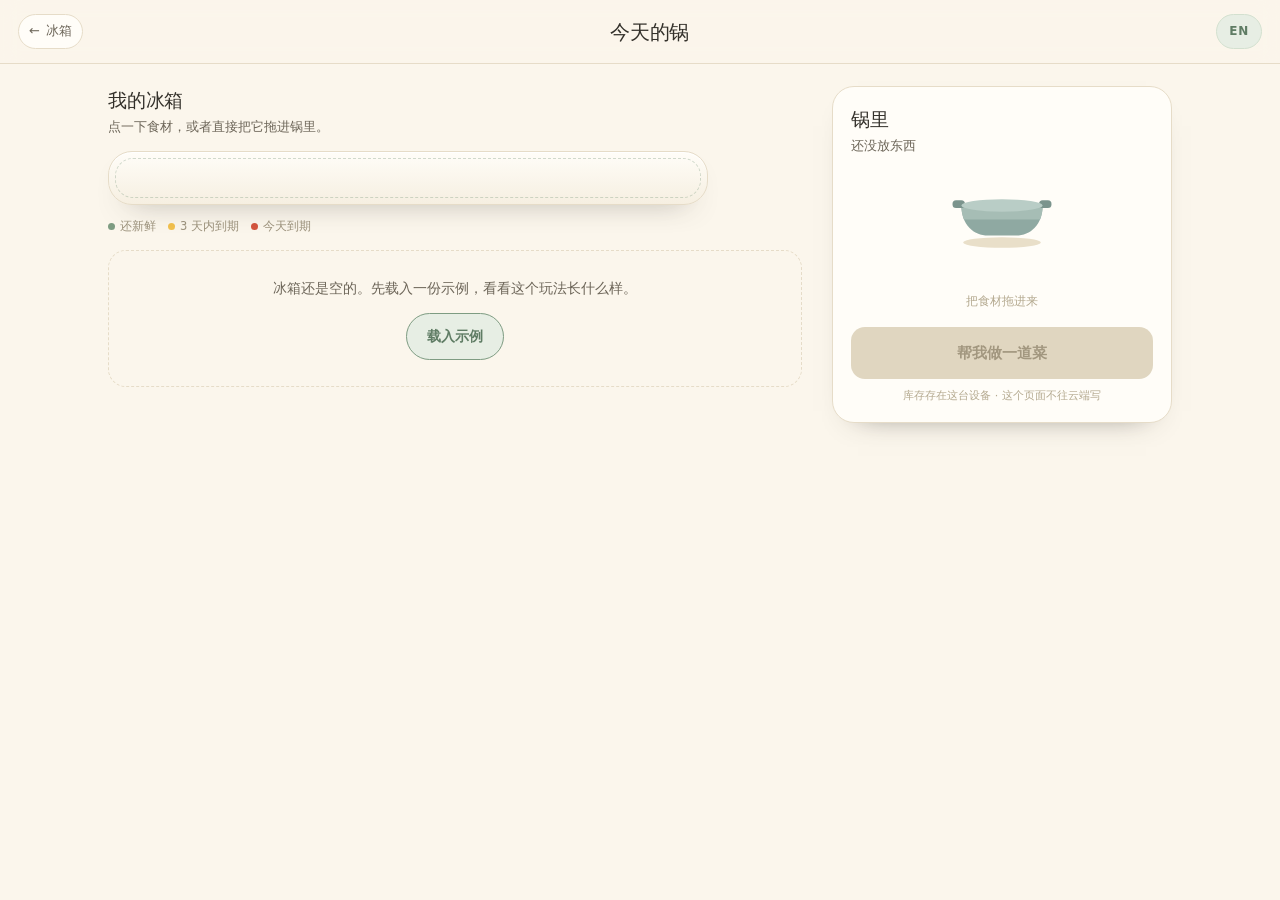
==== cook.html @ 0c914551 "experiment(cook): illustrated fridge + drag-to-pot recommendation, reusing FD logic only" ====
<!doctype html>
<html lang="zh-CN">
<head>
<meta charset="utf-8">
<meta name="viewport" content="width=device-width,initial-scale=1,viewport-fit=cover">
<title>今天的锅 · Fridge Decision</title>
<meta name="description" content="把冰箱里的食材拖进锅里，看今晚能做什么菜。">
<meta name="theme-color" content="#FBF6EC">
<link rel="icon" href="icon.svg">
<link rel="stylesheet" href="cook.css">
</head>
<body>

<header class="top">
  <a class="back" href="index.html" aria-label="回到冰箱">←<span data-i18n="cook.back">冰箱</span></a>
  <h1 data-i18n="cook.title">今天的锅</h1>
  <button class="lang" id="langBtn" aria-label="切换语言">EN</button>
</header>

<main class="wrap">

  <section class="fridge-sec" aria-labelledby="fridgeHead">
    <div class="sec-head">
      <h2 id="fridgeHead" data-i18n="cook.myFridge">我的冰箱</h2>
      <p class="lede" data-i18n="cook.lede">点一下食材，或者直接把它拖进锅里。</p>
    </div>

    <div class="fridge" id="fridge">
      <div class="fridge-door" aria-hidden="true"></div>
      <div class="shelves" id="shelves"></div>
      <div class="fridge-foot" aria-hidden="true"></div>
    </div>

    <p class="legend">
      <span><i class="g1"></i><span data-i18n="cook.legOk">还新鲜</span></span>
      <span><i class="g2"></i><span data-i18n="cook.legSoon">3 天内</span></span>
      <span><i class="g3"></i><span data-i18n="cook.legNow">今天到期</span></span>
    </p>

    <div class="empty" id="empty" hidden>
      <p data-i18n="cook.empty">冰箱还是空的。先载入一份示例，看看这个玩法长什么样。</p>
      <button class="ghost" id="demoBtn" data-i18n="cook.demo">载入示例</button>
    </div>
  </section>

  <aside class="pot-sec" id="potSec" aria-labelledby="potHead">
    <div class="sec-head">
      <h2 id="potHead" data-i18n="cook.pot">锅里</h2>
      <p class="lede" id="potCount" data-i18n="cook.picked0">还没放东西</p>
    </div>

    <div class="pot" id="pot" tabindex="0" role="button"
         aria-label="锅：把食材放进来" data-i18n-aria="cook.dropHere">
      <svg class="pot-art" viewBox="0 0 120 96" aria-hidden="true">
        <ellipse cx="60" cy="86" rx="44" ry="6" fill="#E9DFC9"/>
        <path class="steam s1" d="M46 30c-5-6 5-9 0-16" stroke="#D8CBB0" stroke-width="3" fill="none" stroke-linecap="round"/>
        <path class="steam s2" d="M60 26c-5-6 5-9 0-16" stroke="#D8CBB0" stroke-width="3" fill="none" stroke-linecap="round"/>
        <path class="steam s3" d="M74 30c-5-6 5-9 0-16" stroke="#D8CBB0" stroke-width="3" fill="none" stroke-linecap="round"/>
        <path d="M14 44h92c0 22-14 34-30 34H44C28 78 14 66 14 44z" fill="#8FA9A2"/>
        <path d="M14 44h92c0 6-1 11-3 16H17c-2-5-3-10-3-16z" fill="#A6BDB5"/>
        <rect x="4" y="38" width="14" height="9" rx="4" fill="#7B948D"/>
        <rect x="102" y="38" width="14" height="9" rx="4" fill="#7B948D"/>
        <ellipse cx="60" cy="44" rx="46" ry="7" fill="#B9CDC6"/>
      </svg>
      <ul class="chips" id="chips"></ul>
      <p class="pot-hint" id="potHint" data-i18n="cook.dropHint">把食材拖进来</p>
    </div>

    <button class="primary" id="askBtn" disabled data-i18n="cook.ask">帮我做一道菜</button>
    <p class="sync" id="syncNote"></p>
  </aside>

  <section class="result" id="result" aria-live="polite"></section>

</main>

<div class="toast" id="toast" role="status" aria-live="polite"></div>

<script src="data.js"></script>
<script src="icons.js"></script>
<script src="cook-art.js"></script>
<script src="sync.js"></script>
<script src="logic.js"></script>
<script src="i18n.js"></script>
<script src="cook.js"></script>
</body>
</html>
---- cook.css ----
/* ============================================================
   cook.css — 「今天的锅」a cookbook-ish skin over the existing app.
   Palette: cream paper, sage, tomato, butter. Nothing here touches
   index.html's styles; this file is only loaded by cook.html.
   ============================================================ */
:root{
  --paper:#FBF6EC;
  --card:#FFFDF8;
  --ink:#33302A;
  --ink-2:#6C6558;
  --line:#E6DCC8;
  --sage:#7E9C82;
  --sage-dk:#5F7C64;
  --sage-bg:#E7EEE4;
  --tomato:#D4553F;
  --butter:#F2C14E;
  --butter-bg:#FBEFD2;
  --r:18px;
  --ease:cubic-bezier(.22,.68,0,1);
  --spring:cubic-bezier(.34,1.56,.64,1);
}
*{box-sizing:border-box;margin:0;padding:0}
html{-webkit-text-size-adjust:100%}
body{
  background:var(--paper);
  color:var(--ink);
  font:16px/1.6 system-ui,-apple-system,"PingFang SC","Microsoft YaHei",sans-serif;
  min-height:100vh;
  padding-bottom:calc(206px + env(safe-area-inset-bottom));   /* 给底部锅留位 */
}
button{font:inherit;color:inherit;background:none;border:0;cursor:pointer}
h1,h2{font-family:Georgia,"Songti SC","Noto Serif SC",serif;font-weight:400;letter-spacing:-.01em}

/* ---------- 顶栏 ---------- */
.top{
  position:sticky;top:0;z-index:30;display:flex;align-items:center;gap:12px;
  padding:calc(14px + env(safe-area-inset-top)) 18px 14px;
  background:rgba(251,246,236,.9);
  backdrop-filter:blur(10px);-webkit-backdrop-filter:blur(10px);
  border-bottom:1px solid var(--line);
}
.top h1{font-size:20px;flex:1;text-align:center}
.back{display:inline-flex;align-items:center;gap:6px;font-size:13px;color:var(--ink-2);text-decoration:none;
  padding:6px 10px;border-radius:99px;background:var(--card);border:1px solid var(--line)}
.back:hover{color:var(--ink)}
.lang{font-size:12px;font-weight:700;letter-spacing:.06em;color:var(--sage-dk);
  padding:7px 12px;border-radius:99px;background:var(--sage-bg);border:1px solid #D3E0CF}

/* ---------- 版式 ---------- */
.wrap{max-width:1100px;margin:0 auto;padding:22px 18px 40px;
  display:grid;grid-template-columns:1fr;gap:26px}
@media (min-width:880px){
  .wrap{grid-template-columns:minmax(0,1fr) 340px;align-items:start;gap:30px}
  body{padding-bottom:40px}
  .fridge-sec{grid-column:1}
  .pot-sec{grid-column:2;position:sticky;top:82px}
  .result{grid-column:1/-1}
}
.sec-head{margin-bottom:14px}
.sec-head h2{font-size:19px}
.lede{font-size:13px;color:var(--ink-2)}

/* ---------- 冰箱 ---------- */
.fridge{
  position:relative;max-width:600px;border-radius:calc(var(--r) + 6px);
  background:linear-gradient(180deg,#FFFDF8,#F6EFE1);
  border:1px solid var(--line);
  box-shadow:0 1px 0 #fff inset, 0 14px 30px -22px rgba(51,48,42,.7);
  padding:16px 16px 22px;
}
.fridge-door{position:absolute;inset:6px;border-radius:var(--r);
  border:1px dashed rgba(126,156,130,.35);pointer-events:none}
.shelves{position:relative;z-index:1;display:grid;gap:8px;padding-top:14px}
.shelf{
  position:relative;display:grid;grid-template-columns:repeat(3,1fr);align-items:end;gap:12px;
  min-height:104px;padding:10px 4px 12px;
}
@media (min-width:880px){ .shelf{grid-template-columns:repeat(4,1fr)} }
.shelf + .shelf::before{
  content:"";position:absolute;left:-6px;right:-6px;top:-5px;height:8px;border-radius:4px;
  background:linear-gradient(180deg,#EBE1CC,#DED2B8);
  box-shadow:0 1px 0 #fff inset;
}
.shelf-label{position:absolute;left:2px;top:-14px;font-size:10px;letter-spacing:.14em;
  color:#B4A98F;text-transform:uppercase;pointer-events:none}

/* 食材砖 */
.tile{
  position:relative;width:100%;padding:9px 5px 8px;border-radius:14px;
  background:var(--card);border:1px solid var(--line);
  display:flex;flex-direction:column;align-items:center;gap:2px;
  transition:transform .28s var(--ease),box-shadow .28s var(--ease),border-color .2s,background .2s;
  touch-action:none;
}
.tile .art{width:54px;height:54px;display:block;pointer-events:none}
.tile .nm{font-size:11.5px;line-height:1.2;text-align:center;color:var(--ink);max-width:100%;
  overflow:hidden;text-overflow:ellipsis;white-space:nowrap}
.tile .qt{font-size:10px;color:var(--ink-2)}
.tile .exp{
  position:absolute;top:6px;left:7px;width:6px;height:6px;border-radius:99px;background:var(--sage);
}
.tile[data-urgent="1"] .exp{background:var(--butter)}
.tile[data-urgent="2"] .exp{background:var(--tomato)}
.tile:hover{transform:translateY(-3px);box-shadow:0 10px 18px -14px rgba(51,48,42,.8);border-color:#D9CFB9}
.tile:active{transform:scale(.96)}
.tile:focus-visible{outline:2px solid var(--sage);outline-offset:2px}
.tile[aria-pressed="true"]{background:var(--sage-bg);border-color:var(--sage);box-shadow:0 0 0 2px rgba(126,156,130,.25)}
.tile[aria-pressed="true"]::after{
  content:"✓";position:absolute;top:-7px;right:-7px;width:20px;height:20px;border-radius:99px;
  background:var(--sage);color:#fff;font-size:12px;line-height:20px;text-align:center;
  animation:pop .3s var(--spring);
}
.tile.dragging{opacity:.35}
@keyframes pop{from{transform:scale(0)}to{transform:scale(1)}}

.legend{display:flex;flex-wrap:wrap;gap:12px;margin-top:12px;font-size:11.5px;color:#9C927C}
.legend i{display:inline-block;width:7px;height:7px;border-radius:99px;margin-right:5px;vertical-align:middle}
.legend .g1{background:var(--sage)}.legend .g2{background:var(--butter)}.legend .g3{background:var(--tomato)}

/* 空状态 */
.empty{padding:26px 18px;text-align:center;border:1px dashed var(--line);border-radius:var(--r);margin-top:14px}
.empty p{font-size:14px;color:var(--ink-2);margin-bottom:14px}
.ghost{padding:11px 20px;border-radius:99px;border:1px solid var(--sage);color:var(--sage-dk);
  font-weight:600;font-size:14px;background:var(--sage-bg)}
.ghost:hover{background:#DCE7D8}

/* ---------- 锅 ---------- */
.pot-sec{
  position:fixed;left:0;right:0;bottom:0;z-index:40;
  padding:10px 16px calc(12px + env(safe-area-inset-bottom));
  background:rgba(255,253,248,.97);border-top:1px solid var(--line);
  box-shadow:0 -16px 34px -24px rgba(51,48,42,.9);
  backdrop-filter:blur(8px);-webkit-backdrop-filter:blur(8px);
}
@media (min-width:880px){
  .pot-sec{position:sticky;top:82px;bottom:auto;left:auto;right:auto;
    padding:18px;border:1px solid var(--line);border-radius:calc(var(--r) + 4px);
    background:var(--card);box-shadow:0 14px 30px -26px rgba(51,48,42,.8)}
}
.pot-sec .sec-head{margin-bottom:8px}
@media (max-width:879px){
  .pot-sec .sec-head{display:none}
  .pot-art{width:82px;height:66px}
  .pot-sec{padding:8px 14px calc(10px + env(safe-area-inset-bottom))}
  .primary{margin-top:8px;padding:12px 16px}
  .tile{width:80px}
  .tile .art{width:50px;height:50px}
}

.pot{
  position:relative;display:flex;flex-direction:column;align-items:center;justify-content:flex-start;
  gap:6px;border-radius:var(--r);transition:box-shadow .3s,background .3s,transform .3s var(--spring);
  padding:2px 6px 6px;
}
.pot-art{width:106px;height:86px;display:block}
.pot.over{background:var(--butter-bg);box-shadow:0 0 0 3px rgba(242,193,78,.5) inset}
.pot.bump{animation:bump .42s var(--spring)}
@keyframes bump{0%{transform:scale(1)}35%{transform:scale(1.06,.94)}70%{transform:scale(.98,1.02)}100%{transform:scale(1)}}
.steam{opacity:.0;animation:steam 4s ease-in-out infinite}
.steam.s2{animation-delay:.7s}
.steam.s3{animation-delay:1.4s}
.pot.warm .steam{opacity:.9}
@keyframes steam{0%,100%{transform:translateY(2px);opacity:.25}50%{transform:translateY(-4px);opacity:.8}}
@media (prefers-reduced-motion:reduce){.steam{animation:none;opacity:.4}}

.chips{list-style:none;display:flex;flex-wrap:wrap;gap:6px;justify-content:center;min-height:28px;width:100%}
.chip{display:inline-flex;align-items:center;gap:4px;padding:3px 4px 3px 6px;border-radius:99px;
  background:var(--sage-bg);border:1px solid #D3E0CF;font-size:11.5px;color:var(--sage-dk);
  animation:pop .26s var(--spring)}
.chip .art{width:20px;height:20px}
.chip button{width:16px;height:16px;border-radius:99px;background:rgba(95,124,100,.15);
  font-size:11px;line-height:16px;color:var(--sage-dk)}
.pot-hint{font-size:11.5px;color:#B4A98F}
.pot.has .pot-hint{display:none}

.primary{
  display:block;width:100%;margin-top:10px;padding:14px 18px;border-radius:14px;
  background:var(--tomato);color:#FFF8F2;font-weight:700;font-size:15px;
  transition:transform .2s var(--ease),box-shadow .2s,filter .2s;
  box-shadow:0 10px 20px -14px rgba(212,85,63,.9);
}
.primary:hover:not(:disabled){transform:translateY(-1px);filter:brightness(1.03)}
.primary:active:not(:disabled){transform:scale(.985)}
.primary:disabled{background:#E0D6C0;color:#A2977F;box-shadow:none;cursor:not-allowed}
.sync{font-size:11px;color:#B4A98F;text-align:center;margin-top:8px;min-height:1em}
@media (max-width:879px){ .sync{display:none} }

/* ---------- 推荐结果 ---------- */
.result{display:grid;gap:14px}
@media (min-width:880px){ .result{grid-template-columns:repeat(auto-fit,minmax(280px,1fr))} }

.rcard{
  position:relative;background:var(--card);border:1px solid var(--line);border-radius:var(--r);
  padding:16px 16px 14px;box-shadow:0 12px 26px -24px rgba(51,48,42,.9);
  animation:rise .5s var(--ease) both;
}
@keyframes rise{from{opacity:0;transform:translateY(14px)}to{opacity:1;transform:none}}
.rcard h3{font-family:Georgia,"Songti SC",serif;font-size:19px;line-height:1.25;margin-bottom:4px}
.rcard .meta{display:flex;flex-wrap:wrap;gap:8px;font-size:11.5px;color:var(--ink-2);margin-bottom:10px}
.rcard .meta span{background:#F4EDDD;border-radius:99px;padding:2px 8px}
.rcard .meta span.ok{background:var(--sage-bg);color:var(--sage-dk)}
.rcard .meta span.gap{background:#FBE3DE;color:#A6412F}
.use{display:flex;flex-wrap:wrap;gap:6px;margin:8px 0 2px}
.use span{display:inline-flex;align-items:center;gap:4px;font-size:11.5px;color:var(--ink-2);
  background:#F7F1E4;border:1px solid var(--line);border-radius:99px;padding:2px 8px 2px 4px}
.use .art{width:18px;height:18px}
.rcard details{margin:10px 0 4px}
.rcard summary{font-size:12.5px;color:var(--sage-dk);cursor:pointer;list-style:none}
.rcard summary::-webkit-details-marker{display:none}
.rcard summary::before{content:"▸ ";font-size:11px}
.rcard details[open] summary::before{content:"▾ "}
.rcard ol{margin:8px 0 0 16px;font-size:12.5px;color:var(--ink-2);display:grid;gap:5px}
.rcard .cook{margin-top:12px;padding:11px 16px;border-radius:12px;background:var(--sage-dk);
  color:#F6FBF5;font-weight:600;font-size:13.5px;width:100%}
.rcard .cook:hover{filter:brightness(1.06)}
.rcard .cook:disabled{opacity:.5;cursor:not-allowed}
.rcard.note{animation:none;text-align:center;color:var(--ink-2);font-size:13.5px}

/* ---------- 飞进锅里的那一下 ---------- */
.flyer{position:fixed;z-index:99;pointer-events:none;width:44px;height:44px;will-change:transform}

/* ---------- toast ---------- */
.toast{position:fixed;left:50%;bottom:calc(216px + env(safe-area-inset-bottom));transform:translate(-50%,10px);
  background:var(--ink);color:#FFF8F2;font-size:13px;padding:10px 18px;border-radius:99px;
  opacity:0;pointer-events:none;transition:opacity .25s,transform .35s var(--spring);z-index:120}
.toast.on{opacity:1;transform:translate(-50%,0)}
@media (min-width:880px){ .toast{bottom:36px} }

@media (prefers-reduced-motion:reduce){
  *{animation-duration:.001ms !important;transition-duration:.001ms !important}
}
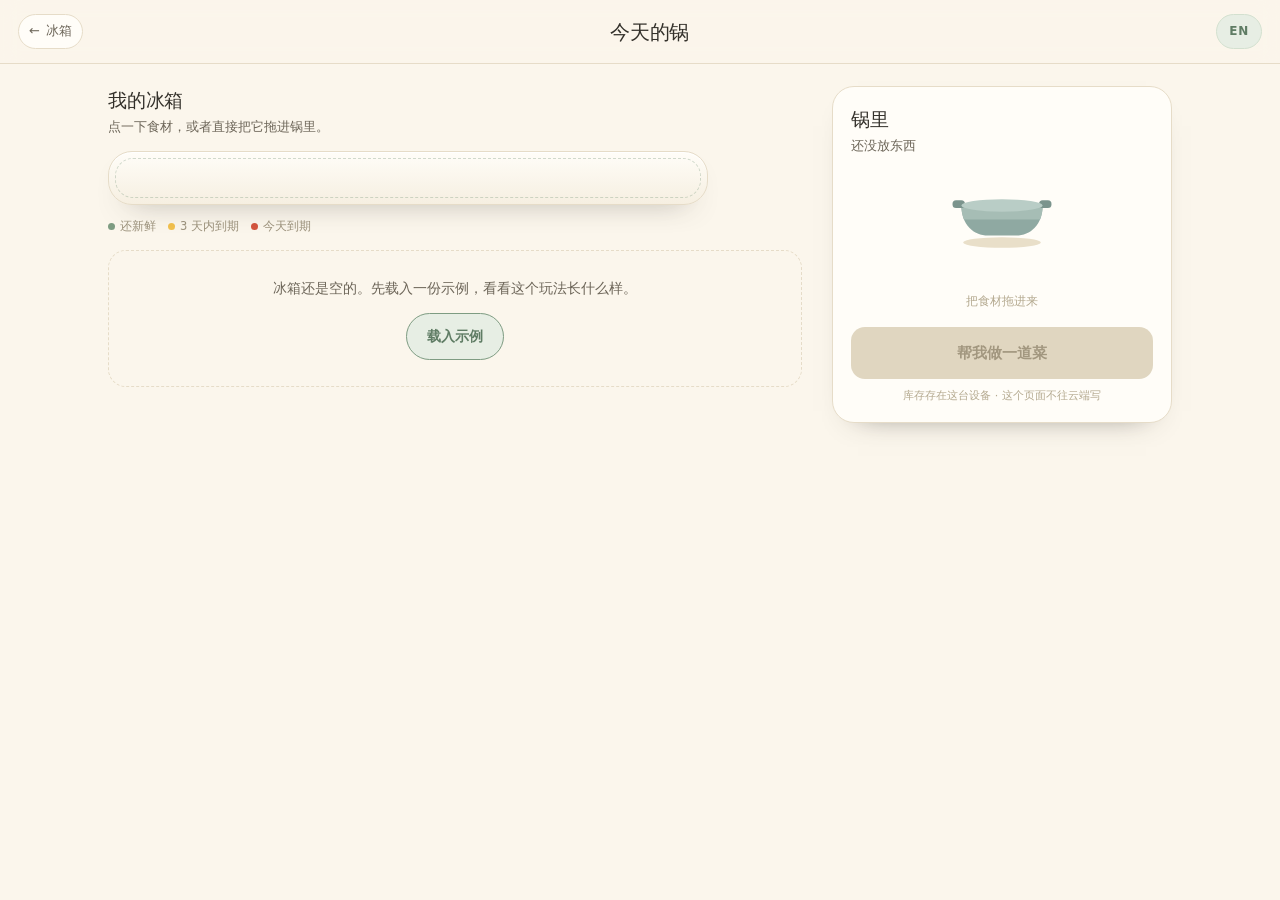
==== commit 9752c60d: "feat(cook): per-step action icons (9 actions) + 53 hand-curated overrides for all 20 dishes" ====
--- a/cook.html
+++ b/cook.html
@@ -79,6 +79,7 @@
 <script src="data.js"></script>
 <script src="icons.js"></script>
 <script src="cook-art.js"></script>
+<script src="cook-steps.js"></script>
 <script src="sync.js"></script>
 <script src="logic.js"></script>
 <script src="i18n.js"></script>
--- a/cook.css
+++ b/cook.css
@@ -207,17 +207,52 @@
 .rcard details{margin:10px 0 4px}
 .rcard summary{font-size:12.5px;color:var(--sage-dk);cursor:pointer;list-style:none}
 .rcard summary::-webkit-details-marker{display:none}
-.rcard summary::before{content:"▸ ";font-size:11px}
-.rcard details[open] summary::before{content:"▾ "}
-.rcard ol{margin:8px 0 0 16px;font-size:12.5px;color:var(--ink-2);display:grid;gap:5px}
+.rcard summary::before{content:"＋ ";font-size:12px;font-weight:600}
+.rcard details[open] summary::before{content:"－ "}
+.rcard ol{margin:10px 0 0;padding:0;list-style:none;display:grid;gap:7px}
+.rcard ol li{display:grid;grid-template-columns:14px 30px 1fr;gap:8px;align-items:start;
+  font-size:12.5px;line-height:1.5;color:var(--ink-2)}
+.rcard ol .n{font-size:10.5px;color:#B9AE99;text-align:right;padding-top:7px}
+.rcard ol .act{width:30px;height:30px;border-radius:9px;background:#F5EFDF;border:1px solid var(--line);
+  display:grid;place-items:center;flex:none}
+.act-art{width:21px;height:21px;overflow:visible}
+/* 每步一个动作：只在展开时轻轻重复，别抢阅读 */
+.rcard details[open] .act-art{animation-duration:2.6s;animation-iteration-count:infinite;animation-timing-function:ease-in-out}
+.rcard details[open] li[data-act="cut"] .act-art{animation-name:actCut}
+.rcard details[open] li[data-act="chop"] .act-art{animation-name:actChop}
+.rcard details[open] li[data-act="mix"] .act-art{animation-name:actMix}
+.rcard details[open] li[data-act="fry"] .act-art{animation-name:actFry}
+.rcard details[open] li[data-act="boil"] .act-art{animation-name:actBoil}
+.rcard details[open] li[data-act="pour"] .act-art{animation-name:actPour}
+.rcard details[open] li[data-act="season"] .act-art{animation-name:actSeason}
+.rcard details[open] li[data-act="cover"] .act-art{animation-name:actCover}
+.rcard details[open] li[data-act="serve"] .act-art{animation-name:actServe}
+@keyframes actCut{0%,70%,100%{transform:rotate(0)}35%{transform:rotate(-16deg) translate(1px,1px)}}
+@keyframes actChop{0%,70%,100%{transform:translateY(0)}35%{transform:translateY(-3px)}}
+@keyframes actMix{0%,100%{transform:rotate(-8deg)}50%{transform:rotate(8deg)}}
+@keyframes actFry{0%,100%{transform:rotate(-6deg)}50%{transform:rotate(6deg) translateY(-2px)}}
+@keyframes actBoil{0%,100%{transform:translateY(0) scale(1)}50%{transform:translateY(-2px) scale(1.04)}}
+@keyframes actPour{0%,100%{transform:rotate(-10deg)}50%{transform:rotate(8deg)}}
+@keyframes actSeason{0%,100%{transform:rotate(0)}25%{transform:rotate(-12deg)}75%{transform:rotate(12deg)}}
+@keyframes actCover{0%,100%{transform:translateY(-2px)}50%{transform:translateY(2px)}}
+@keyframes actServe{0%,100%{transform:translateY(0)}50%{transform:translateY(-3px)}}
 .rcard .cook{margin-top:12px;padding:11px 16px;border-radius:12px;background:var(--sage-dk);
   color:#F6FBF5;font-weight:600;font-size:13.5px;width:100%}
 .rcard .cook:hover{filter:brightness(1.06)}
 .rcard .cook:disabled{opacity:.5;cursor:not-allowed}
 .rcard.note{animation:none;text-align:center;color:var(--ink-2);font-size:13.5px}
 
-/* ---------- 飞进锅里的那一下 ---------- */
-.flyer{position:fixed;z-index:99;pointer-events:none;width:44px;height:44px;will-change:transform}
+/* ---------- 拖拽 / 飞进锅里的那一下 ---------- */
+.flyer{position:fixed;z-index:99;pointer-events:none;width:54px;height:54px;will-change:transform}
+.drag-ghost{display:flex;align-items:center;justify-content:center;
+  filter:drop-shadow(0 12px 14px rgba(51,48,42,.3));transform:scale(1.12)}
+.drag-ghost .art{width:54px;height:54px}
+body.is-dragging{cursor:grabbing;user-select:none;-webkit-user-select:none}
+body.is-dragging .tile{transition:border-color .2s,background .2s}
+.tile.dragging{opacity:.45}
+/* 锅：可放置时亮一圈，指针/手指在上方时更亮 */
+.pot.can-drop{background:var(--butter-bg);box-shadow:0 0 0 3px rgba(242,193,78,.35) inset}
+.pot.over{background:#F8E4BC;box-shadow:0 0 0 4px rgba(242,193,78,.85) inset;transform:scale(1.02)}
 
 /* ---------- toast ---------- */
 .toast{position:fixed;left:50%;bottom:calc(216px + env(safe-area-inset-bottom));transform:translate(-50%,10px);
